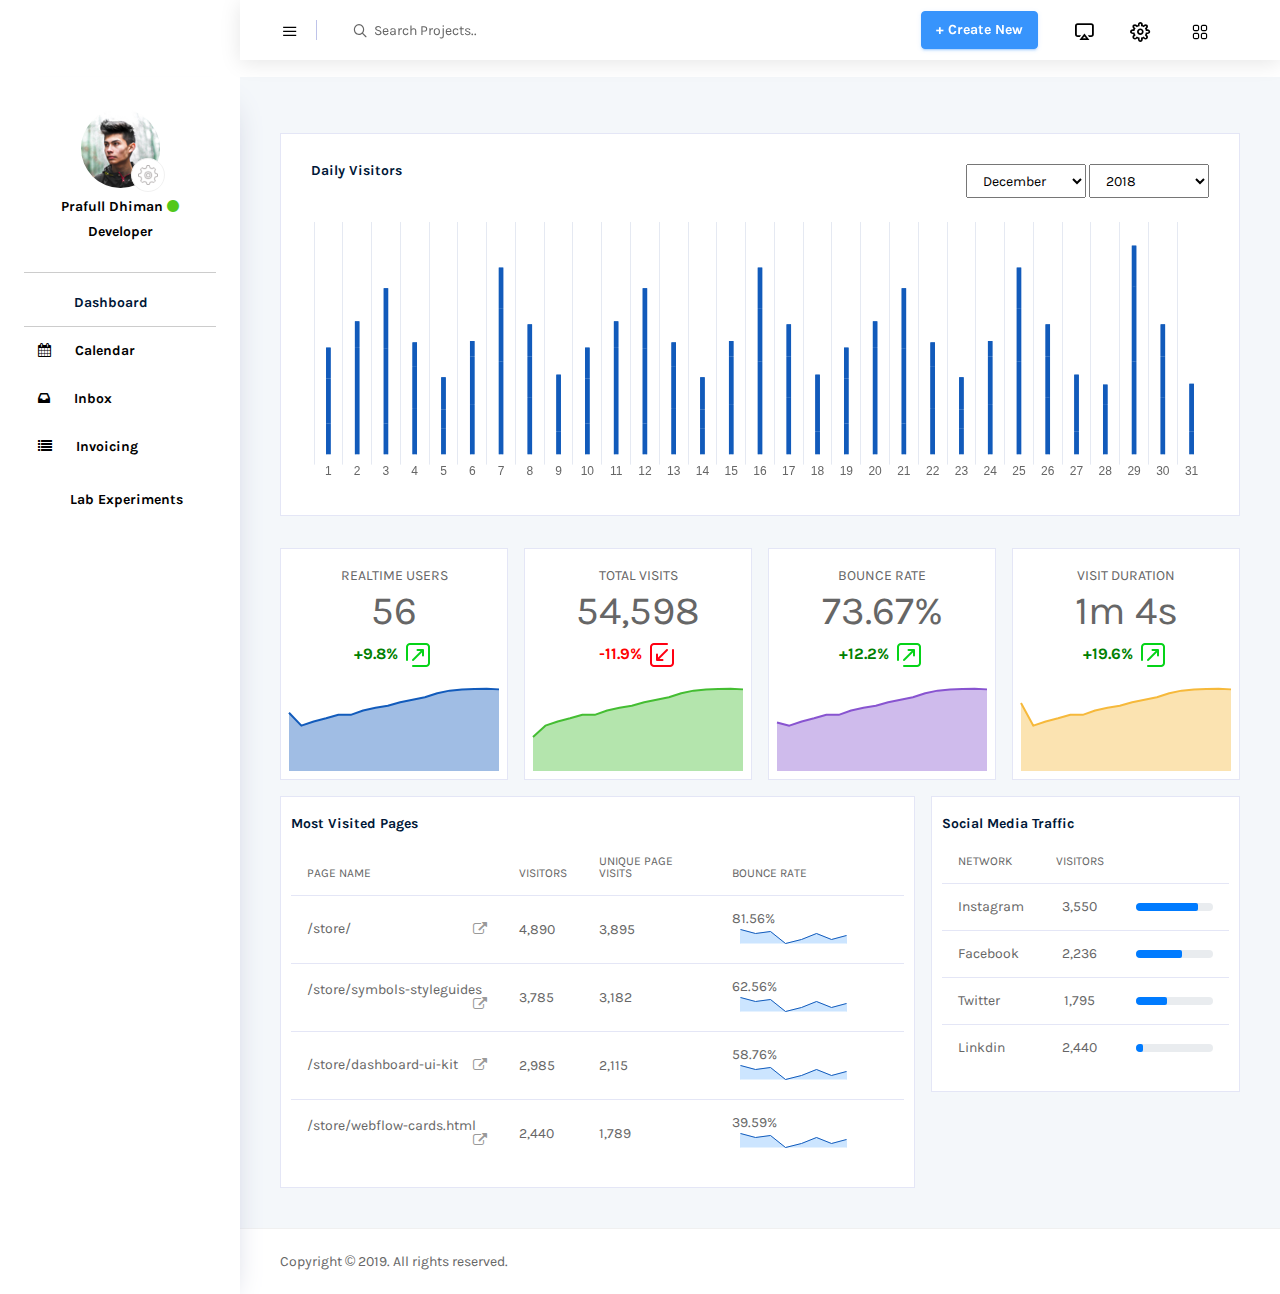
==== index.html @ bfc713dc "A Sleek Dashboard" ====
<!DOCTYPE html>
<html lang="en">

<head>
  <!-- Required meta tags --> 
  <meta charset="utf-8">
  <meta name="viewport" content="width=device-width, initial-scale=1, shrink-to-fit=no">
  <title>Admin Panel</title>
  <!-- base:css -->
  <link rel="stylesheet" href="vendors/mdi/css/materialdesignicons.min.css">
  <link rel="stylesheet" href="vendors/feather/feather.css">
  <link rel="stylesheet" href="vendors/base/vendor.bundle.base.css">
  <!-- endinject -->
  <!-- plugin css for this page -->
  <link rel="stylesheet" href="vendors/flag-icon-css/css/flag-icon.min.css"/>
  <link rel="stylesheet" href="vendors/font-awesome/css/font-awesome.min.css">
  <link rel="stylesheet" href="vendors/jquery-bar-rating/fontawesome-stars-o.css">
  <link rel="stylesheet" href="vendors/jquery-bar-rating/fontawesome-stars.css">
  <!-- End plugin css for this page -->
  <!-- inject:css -->
  <link rel="stylesheet" href="css/style.css">
  <!-- endinject -->
  <link rel="shortcut icon" href="images/favicon.png" />
  <link href="https://fonts.googleapis.com/css?family=Nunito:200,200i,300,300i,400,400i,600,600i,700,700i,800,800i,900,900i" rel="stylesheet">
  <style type="text/css">
    th{ font-size: 12px !important; }
    .link-text{ color: #999 }
    .box1{ padding: 20px 20px 0 20px }
    .box1 p{ font-size: 16px; font-weight: bold }
    .box1 h4{ font-size: 0.875rem }
    .green{ color: green; }
    .red{ color: red; }
    .myselect { height: 34px; padding: 6px 12px; width: 120px }
    .nav-link:hover{ color:#666 !important; }
    .sidebar .nav:not(.sub-menu) > .nav-item:hover > .nav-link{ border-radius: 0 !important; border-top:1px solid #ccc; }
    .sidebar .nav:not(.sub-menu) > .nav-item:hover + .nav-item .nav-link{border-top:1px solid #ccc;}
    .sidebar .nav .nav-item:first-child .nav-link {
    border-top: 1px solid #ccc;
    border-radius: 0;
}
.sidebar .nav .nav-item.active + .nav-item .nav-link{border-top:1px solid #ccc;}
.positionabsolute img{ height: 20px !important; width: 20px !important; margin-bottom: 0 !important}
.positionabsolute::after{ display: none !important; }
.positionabsolute{ 
  position: absolute;
    top: -40px;
    right: 75px;
    background: #fff;
    padding: 6px;
    border-radius: 100px;
    border:1px solid #f1f1f1; }

    @media (max-width:767px)
    {
      .myselect {
    height: 24px;
    padding: 0px 0px;
    width: 56px;
}
    }
  </style>
}
</head>
<body>
  <div class="container-scroller">
    <!-- partial:partials/_navbar.html -->
    <nav class="navbar col-lg-12 col-12 p-0 fixed-top d-flex flex-row">
      <div class="text-center navbar-brand-wrapper d-flex align-items-center justify-content-center" style="background-color: #fff;">
        <!-- <a class="navbar-brand brand-logo" href="index.html"><img src="images/logo.svg" alt="logo"/></a>
        <a class="navbar-brand brand-logo-mini" href="index.html"><img src="images/logo-mini.svg" alt="logo"/></a> -->
      </div>
      <div class="navbar-menu-wrapper d-flex align-items-center justify-content-end">
        <button class="navbar-toggler navbar-toggler align-self-center" type="button" data-toggle="minimize">
          <span class="icon-menu"></span>
        </button>
        <ul class="navbar-nav mr-lg-2">
          <li class="nav-item nav-search d-none d-lg-block">
            <div class="input-group">
              <div class="input-group-prepend">
                <span class="input-group-text" id="search">
                  <i class="icon-search"></i>
                </span>
              </div>
              <input type="text" class="form-control" placeholder="Search Projects.." aria-label="search" aria-describedby="search">
            </div>
          </li>
        </ul>
        <ul class="navbar-nav navbar-nav-right">
            <li class="nav-item dropdown d-lg-flex d-none">
                <button type="button" class="btn btn-info font-weight-bold">+ Create New</button>
            </li>
          <li class="nav-item dropdown d-flex">
            <a class="nav-link count-indicator dropdown-toggle d-flex justify-content-center align-items-center" id="messageDropdown" href="#" data-toggle="dropdown">
              <i class="icon-air-play mx-0"></i>
            </a>
            <div class="dropdown-menu dropdown-menu-right navbar-dropdown preview-list" aria-labelledby="messageDropdown">
              <p class="mb-0 font-weight-normal float-left dropdown-header">Messages</p>
              <a class="dropdown-item preview-item">
                <div class="preview-thumbnail">
                    <img src="images/faces/face4.jpg" alt="image" class="profile-pic">
                </div>
                <div class="preview-item-content flex-grow">
                  <h6 class="preview-subject ellipsis font-weight-normal">Prafull Dhiman
                  </h6>
                  <p class="font-weight-light small-text text-muted mb-0">
                    The meeting is cancelled
                  </p>
                </div>
              </a>
              <a class="dropdown-item preview-item">
                <div class="preview-thumbnail">
                    <img src="images/faces/face2.jpg" alt="image" class="profile-pic">
                </div>
                <div class="preview-item-content flex-grow">
                  <h6 class="preview-subject ellipsis font-weight-normal">Tim Cook
                  </h6>
                  <p class="font-weight-light small-text text-muted mb-0">
                    New product launch
                  </p>
                </div>
              </a>
              <a class="dropdown-item preview-item">
                <div class="preview-thumbnail">
                    <img src="images/faces/face3.jpg" alt="image" class="profile-pic">
                </div>
                <div class="preview-item-content flex-grow">
                  <h6 class="preview-subject ellipsis font-weight-normal"> Johnson
                  </h6>
                  <p class="font-weight-light small-text text-muted mb-0">
                    Upcoming board meeting
                  </p>
                </div>
              </a>
            </div>
          </li>
          <li class="nav-item dropdown d-flex mr-4 ">
            <a class="nav-link count-indicator dropdown-toggle d-flex align-items-center justify-content-center" id="notificationDropdown" href="#" data-toggle="dropdown">
              <i class="icon-cog"></i>
            </a>
            <div class="dropdown-menu dropdown-menu-right navbar-dropdown preview-list" aria-labelledby="notificationDropdown">
              <p class="mb-0 font-weight-normal float-left dropdown-header">Settings</p>
              <a class="dropdown-item preview-item">               
                  <i class="icon-head"></i> Profile
              </a>
              <a class="dropdown-item preview-item">
                  <i class="icon-inbox"></i> Logout
              </a>
            </div>
          </li>
          <li class="nav-item dropdown mr-4 d-lg-flex d-none">
            <a class="nav-link count-indicatord-flex align-item s-center justify-content-center" href="#">
              <i class="icon-grid"></i>
            </a>
          </li>
        </ul>
        <button class="navbar-toggler navbar-toggler-right d-lg-none align-self-center" type="button" data-toggle="offcanvas">
          <span class="icon-menu"></span>
        </button>
      </div>
    </nav>
    <!-- partial -->
    <div class="container-fluid page-body-wrapper">
      <!-- partial:partials/_sidebar.html -->
      <nav class="sidebar sidebar-offcanvas" id="sidebar" style="color: #000;">
        <div class="user-profile" style="color: #000;">
          <div class="user-image">
            <img src="images/faces/face4.jpg">
            <div class="dropdown">
  <a class="dropdown-toggle positionabsolute"  data-toggle="dropdown"><img src="images/settings.png"></a>
  <ul class="dropdown-menu">
    <li><a href="#">My account</a></li>
    
    <li><a href="#">Logout</a></li>
  </ul>
</div>
          </div>
          <div class="user-name" style="color: #000;">
              Prafull Dhiman <a href="#"><i class="fa fa-circle text-success"></i> </a>
          </div>
          <div class="user-designation" style="color: #000;">
              Developer
          </div>
        </div>
        <ul class="nav text-dark" style="color: #000;">
          <li class="nav-item">
            <a class="nav-link" href="index.html">
              <i class="icon-box menu-icon"></i>
              <span class="menu-title text-dark">Dashboard</span>
            </a>
          </li>
          <li class="nav-item">
            <a class="nav-link" data-toggle="collapse" href="#" aria-expanded="false" aria-controls="ui-basic">
              <i class="fa fa-calendar"></i>
              <span class="menu-title mx-4">Calendar</span>
              <i class="menu-arrow"></i>
            </a>
            <div class="collapse" id="ui-basic">
              <ul class="nav flex-column sub-menu">
                <li class="nav-item"> <a class="nav-link" href="pages/ui-features/buttons.html">Buttons</a></li>
                <li class="nav-item"> <a class="nav-link" href="pages/ui-features/typography.html">Typography</a></li>
              </ul>
            </div>
          </li>
          <li class="nav-item">
            <a class="nav-link" href="#">
              <i class="fa fa-inbox "></i>
              <span class="menu-title mx-4">Inbox</span>
            </a>
          </li>
          <li class="nav-item">
            <a class="nav-link" href="#">
              <i class="fa fa-list"></i>
              <span class="menu-title mx-4">Invoicing</span>
            </a>
          </li>
          <li class="nav-item">
            <a class="nav-link" href="#">
              <i class="fas fa-flask"></i>
              <span class="menu-title mx-4">Lab Experiments</span>
            </a>
          </li>
          <!-- <li class="nav-item">
            <a class="nav-link" href="pages/icons/feather-icons.html">
              <i class="icon-help menu-icon"></i>
              <span class="menu-title">Icons</span>
            </a>
          </li> -->
         <!--  <li class="nav-item">
            <a class="nav-link" data-toggle="collapse" href="#auth" aria-expanded="false" aria-controls="auth">
              <i class="icon-head menu-icon"></i>
              <span class="menu-title">User Pages</span>
              <i class="menu-arrow"></i>
            </a>
            <div class="collapse" id="auth">
              <ul class="nav flex-column sub-menu">
                <li class="nav-item"> <a class="nav-link" href="pages/samples/login.html"> Login </a></li>
                <li class="nav-item"> <a class="nav-link" href="pages/samples/login-2.html"> Login 2 </a></li>
                <li class="nav-item"> <a class="nav-link" href="pages/samples/register.html"> Register </a></li>
                <li class="nav-item"> <a class="nav-link" href="pages/samples/register-2.html"> Register 2 </a></li>
                <li class="nav-item"> <a class="nav-link" href="pages/samples/lock-screen.html"> Lockscreen </a></li>
              </ul>
            </div>
          </li> -->
          <!-- <li class="nav-item">
            <a class="nav-link" href="docs/documentation.html">
              <i class="icon-book menu-icon"></i>
              <span class="menu-title">Documentation</span>
            </a>
          </li> -->
        </ul>
      </nav>
      <!-- partial -->
      <div class="main-panel">
        <div class="content-wrapper">
          <!--<div class="row">
            <div class="col-sm-12 mb-4 mb-xl-0">
              <h4 class="font-weight-bold text-dark">Hi, welcome back!</h4>
              <p class="font-weight-normal mb-2 text-muted">OCT 23, 2019</p>
            </div>
          </div> -->
          <div class="row mt-3">
            
            <div class="col-xl-12 d-flex grid-margin stretch-card">
                <div class="card">
                  <div class="card-body">
                      <h4 class="card-title" style="float: left" >Daily Visitors</h4>
                      <p style="text-align: right"><select class="myselect"><option>Janauary</option>
      <option>February</option>
    <option>March</option>
<option>April</option>
<option>May</option>
<option>June</option>
<option>July</option>
<option>August</option></p>
<option>September</option>
<option>October</option>
<option>November</option>
<option selected="selected">December</option>
</select>
<select class="myselect">

  <option>2018</option>
  <option>2017</option>
  <option>2016</option>
  <option>2015</option>
  <option>2014</option>
  <option>2013</option>
  <option>2012</option>
  <option>2011</option>
  <option>2010</option>
  <option>2009</option>
  <option>2008</option>
  <option>2007</option>
  <option>2006</option>
  <option>2005</option>
  <option>2004</option>
  <option>2003</option>
  <option>2002</option>
  <option>2001</option>
  <option>2000</option>
      
    </select>
      
      </p>
                      <div class="row">
                        <div class="col-lg-5">
                         
                        </div>
                        <div class="col-lg-7">
                          <!--<div class="chart-legends d-lg-block d-none" id="chart-legends"></div> -->
                        </div>
                      </div>
                      <div class="row">
                          <div class="col-sm-12">
                              <canvas id="web-audience-metrics-satacked" class="mt-3"></canvas>
                          </div>
                      </div>
                        
                    </div>
                  </div>
            </div>
          </div>

          <div class="row mt-3">
      <div class="col-sm-3">
        <div class="card">
          <div class="box1 text-center">
            <h4>REALTIME USERS</h4>
            <h1>56</h1>
            <p><span class="green">+9.8%</span> <img src="images/diagonal-arrow.png"></p>
          </div>
              <div id="area-chart1" style="height: 100px;" class="full-width-chart">
      </div>
     </div>
 </div>

<div class="col-sm-3">
  <div class="card">
    <div class="box1 text-center">
            <h4>TOTAL VISITS</h4>
            <h1>54,598</h1>
            <p><span class="red">-11.9%</span> <img src="images/diagonal-arrow1.png"></p>
          </div>
              <div id="area-chart2" style="height: 100px;" class="full-width-chart">
      </div>
     </div>
     </div>
     <div class="col-sm-3">
      <div class="card">
        <div class="box1 text-center">
            <h4>BOUNCE RATE</h4>
            <h1>73.67%</h1>
            <p><span class="green">+12.2%</span> <img src="images/diagonal-arrow.png"></p>
          </div>
              <div id="area-chart3" style="height: 100px;" class="full-width-chart">
      </div>
     </div>
     </div>
<div class="col-sm-3">
  <div class="card">
    <div class="box1 text-center">
            <h4>VISIT DURATION</h4>
            <h1>1m 4s</h1>
            <p><span class="green">+19.6%</span> <img src="images/diagonal-arrow.png"></p>
          </div>
              <div id="area-chart4" style="height: 100px;" class="full-width-chart">
      </div>
     </div>
     </div>
      
 </div>
<div class="row mt-3">
  <div class="col-sm-8">
  <div class="card box-info">
          
            <!-- /.box-header -->
            <div class="card-body" style="padding: 20px 10px">
              <h4 class="card-title" >Most Visited Pages</h3>

              <div class="table-responsive">
                <table class="table no-margin">
                  <thead>
                  <tr>
                    <th>PAGE NAME</th>
                    <th>VISITORS</th>
                    <th>UNIQUE PAGE VISITS</th>
                    <th>BOUNCE RATE</th>
                    
                  </tr>
                  </thead>
                  <tbody>
                  <tr>
                    <td>/store/  <a href="#" class="pull-right link-text"><i class="fa fa-external-link"></i></a></td>
                    <td>4,890</td>
                    <td>3,895</td>
                    <td>
                      81.56%<span class="linecustom" style="margin-left: 5px">10,8,9,3,5,8,5,7</span>
                    </td>
                    
                  </tr>
                  <tr>
                    <td>/store/symbols-styleguides<a href="#" class="pull-right link-text"><i class="fa fa-external-link"></i></a></td>
                    <td>3,785</td>
                    <td>3,182</td>
                    <td>
                      62.56%<span class="linecustom" style="margin-left: 5px">10,8,9,3,5,8,5,7</span>
                    </td>
                  </tr>
                  <tr>
                    <td>/store/dashboard-ui-kit<a href="#" class="pull-right link-text"><i class="fa fa-external-link"></i></a></td>
                    <td>2,985</td>
                    <td>2,115</td>
                    <td>
                      58.76%<span class="linecustom" style="margin-left: 5px">10,8,9,3,5,8,5,7</span>
                    </td>
                  </tr>
                  <tr>
                    <td>/store/webflow-cards.html<a href="#" class="pull-right link-text"><i class="fa fa-external-link"></i></a></td>
                    <td>2,440</td>
                    <td>1,789</td>
                    <td>
                      39.59%<span class="linecustom" style="margin-left: 5px">10,8,9,3,5,8,5,7</span>
                    </td>
                  </tr>
                  </tbody>
                </table>
              </div>
              <!-- /.table-responsive -->
            </div>
            <!-- /.box-body -->
            
            
          </div>
      </div>
      <div class="col-md-4">
        <div class="card ">
        <div class="box-header with-border">
                   
               </div>
                  <div class="card-body" style="padding: 20px 10px">
                    <h4 class="card-title">Social Media Traffic</h4>
              <div class="table-responsive">
                <table class="table no-margin">
                  <thead>
                  <tr>
                    <th>NETWORK</th>
                    <th>VISITORS</th> 
                    <th></th>
                  </tr>
                  </thead>
                  <tbody>
                  <tr>
                    <td>Instagram</td>
                    <td class="text-center">3,550</td>
                    <td style="width: 40%"><div class="progress sm">

                      <div class="progress-bar" style="width: 80%"></div>
                    </div></td>
                  </tr>
                  <tr>
                    <td>Facebook</td>
                    <td class="text-center">2,236</td>
                    <td style="width: 40%"> <div class="progress sm">
                      <div class="progress-bar" style="width: 60%"></div>
                    </div></td>
                  </tr>
                  <tr>
                    <td>Twitter</td>
                    <td class="text-center">1,795</td>
                    <td style="width: 40%"><div class="progress sm">
                      <div class="progress-bar" style="width: 40%"></div>
                    </div></td>
                  </tr>
                  <tr>
                    <td>Linkdin</td>
                    <td class="text-center">2,440</td>
                    <td style="width: 40%"><div class="progress sm">
                      <div class="progress-bar" style="width: 10%"></div>
                    </div></td>
                  </tr>
                  </tbody>
                </table>
              </div>
              <!-- /.table-responsive -->
            </div>
            <!-- /.box-body -->
                  <!-- /.progress-group -->
                </div>
            </div>

</div>
          
          
        </div>
        <!-- content-wrapper ends -->
        <!-- partial:partials/_footer.html -->
        <footer class="footer">
          <div class="d-sm-flex justify-content-center justify-content-sm-between">
            <span class="text-muted text-center text-sm-left d-block d-sm-inline-block">Copyright © 2019. All rights reserved.</span>
            
          </div>
        </footer>
        <!-- partial -->
      </div>
      <!-- main-panel ends -->
    </div>
    <!-- page-body-wrapper ends -->
  </div>
  <!-- container-scroller -->

  <!-- base:js -->
  <script src="vendors/base/vendor.bundle.base.js"></script>
  <!-- endinject -->
  <!-- Plugin js for this page-->
  <!-- End plugin js for this page-->
  <!-- inject:js -->
  <script src="js/off-canvas.js"></script>
  <script src="js/hoverable-collapse.js"></script>
  <script src="js/template.js"></script>
  <!-- endinject -->
  <!-- plugin js for this page -->
  <script src="vendors/chart.js/Chart.min.js"></script>
  <script src="vendors/jquery-bar-rating/jquery.barrating.min.js"></script>
  <!-- End plugin js for this page -->
  <!-- Custom js for this page-->
  <script src="js/dashboard.js"></script>
  <!-- End custom js for this page-->

<script src="bower_components/raphael/raphael.min.js"></script>
<script src="bower_components/morris.js/morris.min.js"></script>
<!-- AdminLTE dashboard demo (This is only for demo purposes) -->

<!-- AdminLTE for demo purposes -->
<script src="dist/js/demo.js"></script> 

<script src="bower_components/Flot/jquery.flot.js"></script>
<!-- FLOT RESIZE PLUGIN - allows the chart to redraw when the window is resized -->
<script src="bower_components/Flot/jquery.flot.resize.js"></script>
<!-- FLOT PIE PLUGIN - also used to draw donut charts -->
<script src="bower_components/Flot/jquery.flot.pie.js"></script>
<!-- FLOT CATEGORIES PLUGIN - Used to draw bar charts -->
<script src="bower_components/Flot/jquery.flot.categories.js"></script>
<script src="bower_components/jquery-sparkline/dist/jquery.sparkline.min.js"></script>
</body>

</html>

<script>
window.onload = function () {

var chart = new CanvasJS.Chart("chartContainer", {
  animationEnabled: true,
  theme: "light2",
  axisY:{
    includeZero: false
  },
  data: [{        
    type: "line",       
    dataPoints: [
      { y: 450 },
      { y: 414},
      { y: 520, indexLabel: "highest",markerColor: "red", markerType: "triangle" },
      { y: 460 },
      { y: 450 },
      { y: 500 },
      { y: 480 },
      { y: 480 },
      { y: 410 , indexLabel: "lowest",markerColor: "DarkSlateGrey", markerType: "cross" },
      { y: 500 },
      { y: 480 },
      { y: 510 }
    ]
  }]
});
chart.render();

}
</script>

<script>
  $(function () {
    "use strict";

   



 var areaData1 = [[2, 120.0], [3, 93.3], [4, 102.0], [5, 108.5], [6, 115.7], [7, 115.6],
      [8, 124.6], [9, 130.3], [10, 134.3], [11, 141.4], [12, 146.5], [13, 151.7], [14, 159.9],
      [15, 165.4], [16, 167.8], [17, 168.7], [18, 169.5], [19, 168.0]]
    $.plot('#area-chart1', [areaData1], {
      grid  : {
        borderWidth: 0
      },
      series: {
        shadowSize: 0, // Drawing is faster without shadows
        color     : '#125BBB'
      },
      lines : {
        fill: true //Converts the line chart to area chart
      },
      yaxis : {
        show: false
      },
      xaxis : {
        show: false
      }
    })

     var areaData2 = [[2, 70.0], [3, 93.3], [4, 102.0], [5, 108.5], [6, 115.7], [7, 115.6],
      [8, 124.6], [9, 130.3], [10, 134.3], [11, 141.4], [12, 146.5], [13, 151.7], [14, 159.9],
      [15, 165.4], [16, 167.8], [17, 168.7], [18, 169.5], [19, 168.0]]
    $.plot('#area-chart2', [areaData2], {
      grid  : {
        borderWidth: 0
      },
      series: {
        shadowSize: 0, // Drawing is faster without shadows
        color     : '#44bd32'
      },
      lines : {
        fill: true //Converts the line chart to area chart
      },
      yaxis : {
        show: false
      },
      xaxis : {
        show: false
      }
    })
  var areaData3 = [[2, 100.0], [3, 93.3], [4, 102.0], [5, 108.5], [6, 115.7], [7, 115.6],
      [8, 124.6], [9, 130.3], [10, 134.3], [11, 141.4], [12, 146.5], [13, 151.7], [14, 159.9],
      [15, 165.4], [16, 167.8], [17, 168.7], [18, 169.5], [19, 168.0]]
    $.plot('#area-chart3', [areaData3], {
      grid  : {
        borderWidth: 0
      },
      series: {
        shadowSize: 0, // Drawing is faster without shadows
        color     : '#8854d0'
      },
      lines : {
        fill: true //Converts the line chart to area chart
      },
      yaxis : {
        show: false
      },
      xaxis : {
        show: false
      }
    })
  var areaData4 = [[2, 140.0], [3, 93.3], [4, 102.0], [5, 108.5], [6, 115.7], [7, 115.6],
      [8, 124.6], [9, 130.3], [10, 134.3], [11, 141.4], [12, 146.5], [13, 151.7], [14, 159.9],
      [15, 165.4], [16, 167.8], [17, 168.7], [18, 169.5], [19, 168.0]]
    $.plot('#area-chart4', [areaData4], {
      grid  : {
        borderWidth: 0
      },
      series: {
        shadowSize: 0, // Drawing is faster without shadows
        color     : '#f6b93b'
      },
      lines : {
        fill: true //Converts the line chart to area chart
      },
      yaxis : {
        show: false
      },
      xaxis : {
        show: false
      }
    })

   




 $('.linecustom').sparkline('html',
        {
          height: '1.5em', width: '8em', lineColor: '#125BBB', fillColor: '#cce5ff',
          minSpotColor: false, maxSpotColor: false, spotColor: '', spotRadius: 3
        });





  });


</script>
---- vendors/feather/feather.css ----
@charset "UTF-8";
 
@font-face {
  font-family: "feather";
  src:url("fonts/feather-webfont.eot");
  src:url("fonts/feather-webfont.eot?#iefix") format("embedded-opentype"),
    url("fonts/feather-webfont.woff") format("woff"),
    url("fonts/feather-webfont.ttf") format("truetype"),
    url("fonts/feather-webfont.svg#feather") format("svg");
  font-weight: normal;
  font-style: normal;
}

/* Character Mapping Method */
 
[data-icon]:before {
  display: inline-block;
  font-family: "feather";
  content: attr(data-icon);
  font-style: normal;
  font-weight: normal;
  font-variant: normal;
  text-transform: none;
  speak: none;
  line-height: 1;
  -webkit-font-smoothing: antialiased;
  -moz-osx-font-smoothing: grayscale;
}

/* CSS Class Mapping Method */
 
[class^="icon-"],
[class*=" icon-"] {
  display: inline-block;
  font-family: "feather";
  font-style: normal;
  font-weight: normal;
  font-variant: normal;
  text-transform: none;
  speak: none;
  line-height: 1;
  -webkit-font-smoothing: antialiased;
  -moz-osx-font-smoothing: grayscale;
}

.icon-eye:before {
  content: "\e000";
}

.icon-paper-clip:before {
  content: "\e001";
}

.icon-mail:before {
  content: "\e002";
}

.icon-mail:before {
  content: "\e002";
}

.icon-toggle:before {
  content: "\e003";
}

.icon-layout:before {
  content: "\e004";
}

.icon-link:before {
  content: "\e005";
}

.icon-bell:before {
  content: "\e006";
}

.icon-lock:before {
  content: "\e007";
}

.icon-unlock:before {
  content: "\e008";
}

.icon-ribbon:before {
  content: "\e009";
}

.icon-image:before {
  content: "\e010";
}

.icon-signal:before {
  content: "\e011";
}

.icon-target:before {
  content: "\e012";
}

.icon-clipboard:before {
  content: "\e013";
}

.icon-clock:before {
  content: "\e014";
}

.icon-clock:before {
  content: "\e014";
}

.icon-watch:before {
  content: "\e015";
}

.icon-air-play:before {
  content: "\e016";
}

.icon-camera:before {
  content: "\e017";
}

.icon-video:before {
  content: "\e018";
}

.icon-disc:before {
  content: "\e019";
}

.icon-printer:before {
  content: "\e020";
}

.icon-monitor:before {
  content: "\e021";
}

.icon-server:before {
  content: "\e022";
}

.icon-cog:before {
  content: "\e023";
}

.icon-heart:before {
  content: "\e024";
}

.icon-paragraph:before {
  content: "\e025";
}

.icon-align-justify:before {
  content: "\e026";
}

.icon-align-left:before {
  content: "\e027";
}

.icon-align-center:before {
  content: "\e028";
}

.icon-align-right:before {
  content: "\e029";
}

.icon-book:before {
  content: "\e030";
}

.icon-layers:before {
  content: "\e031";
}

.icon-stack:before {
  content: "\e032";
}

.icon-stack-2:before {
  content: "\e033";
}

.icon-paper:before {
  content: "\e034";
}

.icon-paper-stack:before {
  content: "\e035";
}

.icon-search:before {
  content: "\e036";
}

.icon-zoom-in:before {
  content: "\e037";
}

.icon-zoom-out:before {
  content: "\e038";
}

.icon-reply:before {
  content: "\e039";
}

.icon-circle-plus:before {
  content: "\e040";
}

.icon-circle-minus:before {
  content: "\e041";
}

.icon-circle-check:before {
  content: "\e042";
}

.icon-circle-cross:before {
  content: "\e043";
}

.icon-square-plus:before {
  content: "\e044";
}

.icon-square-minus:before {
  content: "\e045";
}

.icon-square-check:before {
  content: "\e046";
}

.icon-square-cross:before {
  content: "\e047";
}

.icon-microphone:before {
  content: "\e048";
}

.icon-record:before {
  content: "\e049";
}

.icon-skip-back:before {
  content: "\e050";
}

.icon-rewind:before {
  content: "\e051";
}

.icon-play:before {
  content: "\e052";
}

.icon-pause:before {
  content: "\e053";
}

.icon-stop:before {
  content: "\e054";
}

.icon-fast-forward:before {
  content: "\e055";
}

.icon-skip-forward:before {
  content: "\e056";
}

.icon-shuffle:before {
  content: "\e057";
}

.icon-repeat:before {
  content: "\e058";
}

.icon-folder:before {
  content: "\e059";
}

.icon-umbrella:before {
  content: "\e060";
}

.icon-moon:before {
  content: "\e061";
}

.icon-thermometer:before {
  content: "\e062";
}

.icon-drop:before {
  content: "\e063";
}

.icon-sun:before {
  content: "\e064";
}

.icon-cloud:before {
  content: "\e065";
}

.icon-cloud-upload:before {
  content: "\e066";
}

.icon-cloud-download:before {
  content: "\e067";
}

.icon-upload:before {
  content: "\e068";
}

.icon-download:before {
  content: "\e069";
}

.icon-location:before {
  content: "\e070";
}

.icon-location-2:before {
  content: "\e071";
}

.icon-map:before {
  content: "\e072";
}

.icon-battery:before {
  content: "\e073";
}

.icon-head:before {
  content: "\e074";
}

.icon-briefcase:before {
  content: "\e075";
}

.icon-speech-bubble:before {
  content: "\e076";
}

.icon-anchor:before {
  content: "\e077";
}

.icon-globe:before {
  content: "\e078";
}

.icon-box:before {
  content: "\e079";
}

.icon-reload:before {
  content: "\e080";
}

.icon-share:before {
  content: "\e081";
}

.icon-marquee:before {
  content: "\e082";
}

.icon-marquee-plus:before {
  content: "\e083";
}

.icon-marquee-minus:before {
  content: "\e084";
}

.icon-tag:before {
  content: "\e085";
}

.icon-power:before {
  content: "\e086";
}

.icon-command:before {
  content: "\e087";
}

.icon-alt:before {
  content: "\e088";
}

.icon-esc:before {
  content: "\e089";
}

.icon-bar-graph:before {
  content: "\e090";
}

.icon-bar-graph-2:before {
  content: "\e091";
}

.icon-pie-graph:before {
  content: "\e092";
}

.icon-star:before {
  content: "\e093";
}

.icon-arrow-left:before {
  content: "\e094";
}

.icon-arrow-right:before {
  content: "\e095";
}

.icon-arrow-up:before {
  content: "\e096";
}

.icon-arrow-down:before {
  content: "\e097";
}

.icon-volume:before {
  content: "\e098";
}

.icon-mute:before {
  content: "\e099";
}

.icon-content-right:before {
  content: "\e100";
}

.icon-content-left:before {
  content: "\e101";
}

.icon-grid:before {
  content: "\e102";
}

.icon-grid-2:before {
  content: "\e103";
}

.icon-columns:before {
  content: "\e104";
}

.icon-loader:before {
  content: "\e105";
}

.icon-bag:before {
  content: "\e106";
}

.icon-ban:before {
  content: "\e107";
}

.icon-flag:before {
  content: "\e108";
}

.icon-trash:before {
  content: "\e109";
}

.icon-expand:before {
  content: "\e110";
}

.icon-contract:before {
  content: "\e111";
}

.icon-maximize:before {
  content: "\e112";
}

.icon-minimize:before {
  content: "\e113";
}

.icon-plus:before {
  content: "\e114";
}

.icon-minus:before {
  content: "\e115";
}

.icon-check:before {
  content: "\e116";
}

.icon-cross:before {
  content: "\e117";
}

.icon-move:before {
  content: "\e118";
}

.icon-delete:before {
  content: "\e119";
}

.icon-menu:before {
  content: "\e120";
}

.icon-archive:before {
  content: "\e121";
}

.icon-inbox:before {
  content: "\e122";
}

.icon-outbox:before {
  content: "\e123";
}

.icon-file:before {
  content: "\e124";
}

.icon-file-add:before {
  content: "\e125";
}

.icon-file-subtract:before {
  content: "\e126";
}

.icon-help:before {
  content: "\e127";
}

.icon-open:before {
  content: "\e128";
}

.icon-ellipsis:before {
  content: "\e129";
}
---- vendors/base/vendor.bundle.base.css ----
/*
 * Container style
 */
.ps {
  overflow: hidden !important;
  overflow-anchor: none;
  -ms-overflow-style: none;
  touch-action: auto;
  -ms-touch-action: auto;
}

/*
 * Scrollbar rail styles
 */
.ps__rail-x {
  display: none;
  opacity: 0;
  transition: background-color .2s linear, opacity .2s linear;
  -webkit-transition: background-color .2s linear, opacity .2s linear;
  height: 15px;
  /* there must be 'bottom' or 'top' for ps__rail-x */
  bottom: 0px;
  /* please don't change 'position' */
  position: absolute;
}

.ps__rail-y {
  display: none;
  opacity: 0;
  transition: background-color .2s linear, opacity .2s linear;
  -webkit-transition: background-color .2s linear, opacity .2s linear;
  width: 15px;
  /* there must be 'right' or 'left' for ps__rail-y */
  right: 0;
  /* please don't change 'position' */
  position: absolute;
}

.ps--active-x > .ps__rail-x,
.ps--active-y > .ps__rail-y {
  display: block;
  background-color: transparent;
}

.ps:hover > .ps__rail-x,
.ps:hover > .ps__rail-y,
.ps--focus > .ps__rail-x,
.ps--focus > .ps__rail-y,
.ps--scrolling-x > .ps__rail-x,
.ps--scrolling-y > .ps__rail-y {
  opacity: 0.6;
}

.ps .ps__rail-x:hover,
.ps .ps__rail-y:hover,
.ps .ps__rail-x:focus,
.ps .ps__rail-y:focus,
.ps .ps__rail-x.ps--clicking,
.ps .ps__rail-y.ps--clicking {
  background-color: #eee;
  opacity: 0.9;
}

/*
 * Scrollbar thumb styles
 */
.ps__thumb-x {
  background-color: #aaa;
  border-radius: 6px;
  transition: background-color .2s linear, height .2s ease-in-out;
  -webkit-transition: background-color .2s linear, height .2s ease-in-out;
  height: 6px;
  /* there must be 'bottom' for ps__thumb-x */
  bottom: 2px;
  /* please don't change 'position' */
  position: absolute;
}

.ps__thumb-y {
  background-color: #aaa;
  border-radius: 6px;
  transition: background-color .2s linear, width .2s ease-in-out;
  -webkit-transition: background-color .2s linear, width .2s ease-in-out;
  width: 6px;
  /* there must be 'right' for ps__thumb-y */
  right: 2px;
  /* please don't change 'position' */
  position: absolute;
}

.ps__rail-x:hover > .ps__thumb-x,
.ps__rail-x:focus > .ps__thumb-x,
.ps__rail-x.ps--clicking .ps__thumb-x {
  background-color: #999;
  height: 11px;
}

.ps__rail-y:hover > .ps__thumb-y,
.ps__rail-y:focus > .ps__thumb-y,
.ps__rail-y.ps--clicking .ps__thumb-y {
  background-color: #999;
  width: 11px;
}

/* MS supports */
@supports (-ms-overflow-style: none) {
  .ps {
    overflow: auto !important;
  }
}

@media screen and (-ms-high-contrast: active), (-ms-high-contrast: none) {
  .ps {
    overflow: auto !important;
  }
}
---- vendors/flag-icon-css/css/flag-icon.min.css ----
.flag-icon-background{background-size:contain;background-position:50%;background-repeat:no-repeat}.flag-icon{background-size:contain;background-position:50%;background-repeat:no-repeat;position:relative;display:inline-block;width:1.33333333em;line-height:1em}.flag-icon:before{content:"\00a0"}.flag-icon.flag-icon-squared{width:1em}.flag-icon-ad{background-image:url(../flags/4x3/ad.svg)}.flag-icon-ad.flag-icon-squared{background-image:url(../flags/1x1/ad.svg)}.flag-icon-ae{background-image:url(../flags/4x3/ae.svg)}.flag-icon-ae.flag-icon-squared{background-image:url(../flags/1x1/ae.svg)}.flag-icon-af{background-image:url(../flags/4x3/af.svg)}.flag-icon-af.flag-icon-squared{background-image:url(../flags/1x1/af.svg)}.flag-icon-ag{background-image:url(../flags/4x3/ag.svg)}.flag-icon-ag.flag-icon-squared{background-image:url(../flags/1x1/ag.svg)}.flag-icon-ai{background-image:url(../flags/4x3/ai.svg)}.flag-icon-ai.flag-icon-squared{background-image:url(../flags/1x1/ai.svg)}.flag-icon-al{background-image:url(../flags/4x3/al.svg)}.flag-icon-al.flag-icon-squared{background-image:url(../flags/1x1/al.svg)}.flag-icon-am{background-image:url(../flags/4x3/am.svg)}.flag-icon-am.flag-icon-squared{background-image:url(../flags/1x1/am.svg)}.flag-icon-ao{background-image:url(../flags/4x3/ao.svg)}.flag-icon-ao.flag-icon-squared{background-image:url(../flags/1x1/ao.svg)}.flag-icon-aq{background-image:url(../flags/4x3/aq.svg)}.flag-icon-aq.flag-icon-squared{background-image:url(../flags/1x1/aq.svg)}.flag-icon-ar{background-image:url(../flags/4x3/ar.svg)}.flag-icon-ar.flag-icon-squared{background-image:url(../flags/1x1/ar.svg)}.flag-icon-as{background-image:url(../flags/4x3/as.svg)}.flag-icon-as.flag-icon-squared{background-image:url(../flags/1x1/as.svg)}.flag-icon-at{background-image:url(../flags/4x3/at.svg)}.flag-icon-at.flag-icon-squared{background-image:url(../flags/1x1/at.svg)}.flag-icon-au{background-image:url(../flags/4x3/au.svg)}.flag-icon-au.flag-icon-squared{background-image:url(../flags/1x1/au.svg)}.flag-icon-aw{background-image:url(../flags/4x3/aw.svg)}.flag-icon-aw.flag-icon-squared{background-image:url(../flags/1x1/aw.svg)}.flag-icon-ax{background-image:url(../flags/4x3/ax.svg)}.flag-icon-ax.flag-icon-squared{background-image:url(../flags/1x1/ax.svg)}.flag-icon-az{background-image:url(../flags/4x3/az.svg)}.flag-icon-az.flag-icon-squared{background-image:url(../flags/1x1/az.svg)}.flag-icon-ba{background-image:url(../flags/4x3/ba.svg)}.flag-icon-ba.flag-icon-squared{background-image:url(../flags/1x1/ba.svg)}.flag-icon-bb{background-image:url(../flags/4x3/bb.svg)}.flag-icon-bb.flag-icon-squared{background-image:url(../flags/1x1/bb.svg)}.flag-icon-bd{background-image:url(../flags/4x3/bd.svg)}.flag-icon-bd.flag-icon-squared{background-image:url(../flags/1x1/bd.svg)}.flag-icon-be{background-image:url(../flags/4x3/be.svg)}.flag-icon-be.flag-icon-squared{background-image:url(../flags/1x1/be.svg)}.flag-icon-bf{background-image:url(../flags/4x3/bf.svg)}.flag-icon-bf.flag-icon-squared{background-image:url(../flags/1x1/bf.svg)}.flag-icon-bg{background-image:url(../flags/4x3/bg.svg)}.flag-icon-bg.flag-icon-squared{background-image:url(../flags/1x1/bg.svg)}.flag-icon-bh{background-image:url(../flags/4x3/bh.svg)}.flag-icon-bh.flag-icon-squared{background-image:url(../flags/1x1/bh.svg)}.flag-icon-bi{background-image:url(../flags/4x3/bi.svg)}.flag-icon-bi.flag-icon-squared{background-image:url(../flags/1x1/bi.svg)}.flag-icon-bj{background-image:url(../flags/4x3/bj.svg)}.flag-icon-bj.flag-icon-squared{background-image:url(../flags/1x1/bj.svg)}.flag-icon-bl{background-image:url(../flags/4x3/bl.svg)}.flag-icon-bl.flag-icon-squared{background-image:url(../flags/1x1/bl.svg)}.flag-icon-bm{background-image:url(../flags/4x3/bm.svg)}.flag-icon-bm.flag-icon-squared{background-image:url(../flags/1x1/bm.svg)}.flag-icon-bn{background-image:url(../flags/4x3/bn.svg)}.flag-icon-bn.flag-icon-squared{background-image:url(../flags/1x1/bn.svg)}.flag-icon-bo{background-image:url(../flags/4x3/bo.svg)}.flag-icon-bo.flag-icon-squared{background-image:url(../flags/1x1/bo.svg)}.flag-icon-bq{background-image:url(../flags/4x3/bq.svg)}.flag-icon-bq.flag-icon-squared{background-image:url(../flags/1x1/bq.svg)}.flag-icon-br{background-image:url(../flags/4x3/br.svg)}.flag-icon-br.flag-icon-squared{background-image:url(../flags/1x1/br.svg)}.flag-icon-bs{background-image:url(../flags/4x3/bs.svg)}.flag-icon-bs.flag-icon-squared{background-image:url(../flags/1x1/bs.svg)}.flag-icon-bt{background-image:url(../flags/4x3/bt.svg)}.flag-icon-bt.flag-icon-squared{background-image:url(../flags/1x1/bt.svg)}.flag-icon-bv{background-image:url(../flags/4x3/bv.svg)}.flag-icon-bv.flag-icon-squared{background-image:url(../flags/1x1/bv.svg)}.flag-icon-bw{background-image:url(../flags/4x3/bw.svg)}.flag-icon-bw.flag-icon-squared{background-image:url(../flags/1x1/bw.svg)}.flag-icon-by{background-image:url(../flags/4x3/by.svg)}.flag-icon-by.flag-icon-squared{background-image:url(../flags/1x1/by.svg)}.flag-icon-bz{background-image:url(../flags/4x3/bz.svg)}.flag-icon-bz.flag-icon-squared{background-image:url(../flags/1x1/bz.svg)}.flag-icon-ca{background-image:url(../flags/4x3/ca.svg)}.flag-icon-ca.flag-icon-squared{background-image:url(../flags/1x1/ca.svg)}.flag-icon-cc{background-image:url(../flags/4x3/cc.svg)}.flag-icon-cc.flag-icon-squared{background-image:url(../flags/1x1/cc.svg)}.flag-icon-cd{background-image:url(../flags/4x3/cd.svg)}.flag-icon-cd.flag-icon-squared{background-image:url(../flags/1x1/cd.svg)}.flag-icon-cf{background-image:url(../flags/4x3/cf.svg)}.flag-icon-cf.flag-icon-squared{background-image:url(../flags/1x1/cf.svg)}.flag-icon-cg{background-image:url(../flags/4x3/cg.svg)}.flag-icon-cg.flag-icon-squared{background-image:url(../flags/1x1/cg.svg)}.flag-icon-ch{background-image:url(../flags/4x3/ch.svg)}.flag-icon-ch.flag-icon-squared{background-image:url(../flags/1x1/ch.svg)}.flag-icon-ci{background-image:url(../flags/4x3/ci.svg)}.flag-icon-ci.flag-icon-squared{background-image:url(../flags/1x1/ci.svg)}.flag-icon-ck{background-image:url(../flags/4x3/ck.svg)}.flag-icon-ck.flag-icon-squared{background-image:url(../flags/1x1/ck.svg)}.flag-icon-cl{background-image:url(../flags/4x3/cl.svg)}.flag-icon-cl.flag-icon-squared{background-image:url(../flags/1x1/cl.svg)}.flag-icon-cm{background-image:url(../flags/4x3/cm.svg)}.flag-icon-cm.flag-icon-squared{background-image:url(../flags/1x1/cm.svg)}.flag-icon-cn{background-image:url(../flags/4x3/cn.svg)}.flag-icon-cn.flag-icon-squared{background-image:url(../flags/1x1/cn.svg)}.flag-icon-co{background-image:url(../flags/4x3/co.svg)}.flag-icon-co.flag-icon-squared{background-image:url(../flags/1x1/co.svg)}.flag-icon-cr{background-image:url(../flags/4x3/cr.svg)}.flag-icon-cr.flag-icon-squared{background-image:url(../flags/1x1/cr.svg)}.flag-icon-cu{background-image:url(../flags/4x3/cu.svg)}.flag-icon-cu.flag-icon-squared{background-image:url(../flags/1x1/cu.svg)}.flag-icon-cv{background-image:url(../flags/4x3/cv.svg)}.flag-icon-cv.flag-icon-squared{background-image:url(../flags/1x1/cv.svg)}.flag-icon-cw{background-image:url(../flags/4x3/cw.svg)}.flag-icon-cw.flag-icon-squared{background-image:url(../flags/1x1/cw.svg)}.flag-icon-cx{background-image:url(../flags/4x3/cx.svg)}.flag-icon-cx.flag-icon-squared{background-image:url(../flags/1x1/cx.svg)}.flag-icon-cy{background-image:url(../flags/4x3/cy.svg)}.flag-icon-cy.flag-icon-squared{background-image:url(../flags/1x1/cy.svg)}.flag-icon-cz{background-image:url(../flags/4x3/cz.svg)}.flag-icon-cz.flag-icon-squared{background-image:url(../flags/1x1/cz.svg)}.flag-icon-de{background-image:url(../flags/4x3/de.svg)}.flag-icon-de.flag-icon-squared{background-image:url(../flags/1x1/de.svg)}.flag-icon-dj{background-image:url(../flags/4x3/dj.svg)}.flag-icon-dj.flag-icon-squared{background-image:url(../flags/1x1/dj.svg)}.flag-icon-dk{background-image:url(../flags/4x3/dk.svg)}.flag-icon-dk.flag-icon-squared{background-image:url(../flags/1x1/dk.svg)}.flag-icon-dm{background-image:url(../flags/4x3/dm.svg)}.flag-icon-dm.flag-icon-squared{background-image:url(../flags/1x1/dm.svg)}.flag-icon-do{background-image:url(../flags/4x3/do.svg)}.flag-icon-do.flag-icon-squared{background-image:url(../flags/1x1/do.svg)}.flag-icon-dz{background-image:url(../flags/4x3/dz.svg)}.flag-icon-dz.flag-icon-squared{background-image:url(../flags/1x1/dz.svg)}.flag-icon-ec{background-image:url(../flags/4x3/ec.svg)}.flag-icon-ec.flag-icon-squared{background-image:url(../flags/1x1/ec.svg)}.flag-icon-ee{background-image:url(../flags/4x3/ee.svg)}.flag-icon-ee.flag-icon-squared{background-image:url(../flags/1x1/ee.svg)}.flag-icon-eg{background-image:url(../flags/4x3/eg.svg)}.flag-icon-eg.flag-icon-squared{background-image:url(../flags/1x1/eg.svg)}.flag-icon-eh{background-image:url(../flags/4x3/eh.svg)}.flag-icon-eh.flag-icon-squared{background-image:url(../flags/1x1/eh.svg)}.flag-icon-er{background-image:url(../flags/4x3/er.svg)}.flag-icon-er.flag-icon-squared{background-image:url(../flags/1x1/er.svg)}.flag-icon-es{background-image:url(../flags/4x3/es.svg)}.flag-icon-es.flag-icon-squared{background-image:url(../flags/1x1/es.svg)}.flag-icon-et{background-image:url(../flags/4x3/et.svg)}.flag-icon-et.flag-icon-squared{background-image:url(../flags/1x1/et.svg)}.flag-icon-fi{background-image:url(../flags/4x3/fi.svg)}.flag-icon-fi.flag-icon-squared{background-image:url(../flags/1x1/fi.svg)}.flag-icon-fj{background-image:url(../flags/4x3/fj.svg)}.flag-icon-fj.flag-icon-squared{background-image:url(../flags/1x1/fj.svg)}.flag-icon-fk{background-image:url(../flags/4x3/fk.svg)}.flag-icon-fk.flag-icon-squared{background-image:url(../flags/1x1/fk.svg)}.flag-icon-fm{background-image:url(../flags/4x3/fm.svg)}.flag-icon-fm.flag-icon-squared{background-image:url(../flags/1x1/fm.svg)}.flag-icon-fo{background-image:url(../flags/4x3/fo.svg)}.flag-icon-fo.flag-icon-squared{background-image:url(../flags/1x1/fo.svg)}.flag-icon-fr{background-image:url(../flags/4x3/fr.svg)}.flag-icon-fr.flag-icon-squared{background-image:url(../flags/1x1/fr.svg)}.flag-icon-ga{background-image:url(../flags/4x3/ga.svg)}.flag-icon-ga.flag-icon-squared{background-image:url(../flags/1x1/ga.svg)}.flag-icon-gb{background-image:url(../flags/4x3/gb.svg)}.flag-icon-gb.flag-icon-squared{background-image:url(../flags/1x1/gb.svg)}.flag-icon-gd{background-image:url(../flags/4x3/gd.svg)}.flag-icon-gd.flag-icon-squared{background-image:url(../flags/1x1/gd.svg)}.flag-icon-ge{background-image:url(../flags/4x3/ge.svg)}.flag-icon-ge.flag-icon-squared{background-image:url(../flags/1x1/ge.svg)}.flag-icon-gf{background-image:url(../flags/4x3/gf.svg)}.flag-icon-gf.flag-icon-squared{background-image:url(../flags/1x1/gf.svg)}.flag-icon-gg{background-image:url(../flags/4x3/gg.svg)}.flag-icon-gg.flag-icon-squared{background-image:url(../flags/1x1/gg.svg)}.flag-icon-gh{background-image:url(../flags/4x3/gh.svg)}.flag-icon-gh.flag-icon-squared{background-image:url(../flags/1x1/gh.svg)}.flag-icon-gi{background-image:url(../flags/4x3/gi.svg)}.flag-icon-gi.flag-icon-squared{background-image:url(../flags/1x1/gi.svg)}.flag-icon-gl{background-image:url(../flags/4x3/gl.svg)}.flag-icon-gl.flag-icon-squared{background-image:url(../flags/1x1/gl.svg)}.flag-icon-gm{background-image:url(../flags/4x3/gm.svg)}.flag-icon-gm.flag-icon-squared{background-image:url(../flags/1x1/gm.svg)}.flag-icon-gn{background-image:url(../flags/4x3/gn.svg)}.flag-icon-gn.flag-icon-squared{background-image:url(../flags/1x1/gn.svg)}.flag-icon-gp{background-image:url(../flags/4x3/gp.svg)}.flag-icon-gp.flag-icon-squared{background-image:url(../flags/1x1/gp.svg)}.flag-icon-gq{background-image:url(../flags/4x3/gq.svg)}.flag-icon-gq.flag-icon-squared{background-image:url(../flags/1x1/gq.svg)}.flag-icon-gr{background-image:url(../flags/4x3/gr.svg)}.flag-icon-gr.flag-icon-squared{background-image:url(../flags/1x1/gr.svg)}.flag-icon-gs{background-image:url(../flags/4x3/gs.svg)}.flag-icon-gs.flag-icon-squared{background-image:url(../flags/1x1/gs.svg)}.flag-icon-gt{background-image:url(../flags/4x3/gt.svg)}.flag-icon-gt.flag-icon-squared{background-image:url(../flags/1x1/gt.svg)}.flag-icon-gu{background-image:url(../flags/4x3/gu.svg)}.flag-icon-gu.flag-icon-squared{background-image:url(../flags/1x1/gu.svg)}.flag-icon-gw{background-image:url(../flags/4x3/gw.svg)}.flag-icon-gw.flag-icon-squared{background-image:url(../flags/1x1/gw.svg)}.flag-icon-gy{background-image:url(../flags/4x3/gy.svg)}.flag-icon-gy.flag-icon-squared{background-image:url(../flags/1x1/gy.svg)}.flag-icon-hk{background-image:url(../flags/4x3/hk.svg)}.flag-icon-hk.flag-icon-squared{background-image:url(../flags/1x1/hk.svg)}.flag-icon-hm{background-image:url(../flags/4x3/hm.svg)}.flag-icon-hm.flag-icon-squared{background-image:url(../flags/1x1/hm.svg)}.flag-icon-hn{background-image:url(../flags/4x3/hn.svg)}.flag-icon-hn.flag-icon-squared{background-image:url(../flags/1x1/hn.svg)}.flag-icon-hr{background-image:url(../flags/4x3/hr.svg)}.flag-icon-hr.flag-icon-squared{background-image:url(../flags/1x1/hr.svg)}.flag-icon-ht{background-image:url(../flags/4x3/ht.svg)}.flag-icon-ht.flag-icon-squared{background-image:url(../flags/1x1/ht.svg)}.flag-icon-hu{background-image:url(../flags/4x3/hu.svg)}.flag-icon-hu.flag-icon-squared{background-image:url(../flags/1x1/hu.svg)}.flag-icon-id{background-image:url(../flags/4x3/id.svg)}.flag-icon-id.flag-icon-squared{background-image:url(../flags/1x1/id.svg)}.flag-icon-ie{background-image:url(../flags/4x3/ie.svg)}.flag-icon-ie.flag-icon-squared{background-image:url(../flags/1x1/ie.svg)}.flag-icon-il{background-image:url(../flags/4x3/il.svg)}.flag-icon-il.flag-icon-squared{background-image:url(../flags/1x1/il.svg)}.flag-icon-im{background-image:url(../flags/4x3/im.svg)}.flag-icon-im.flag-icon-squared{background-image:url(../flags/1x1/im.svg)}.flag-icon-in{background-image:url(../flags/4x3/in.svg)}.flag-icon-in.flag-icon-squared{background-image:url(../flags/1x1/in.svg)}.flag-icon-io{background-image:url(../flags/4x3/io.svg)}.flag-icon-io.flag-icon-squared{background-image:url(../flags/1x1/io.svg)}.flag-icon-iq{background-image:url(../flags/4x3/iq.svg)}.flag-icon-iq.flag-icon-squared{background-image:url(../flags/1x1/iq.svg)}.flag-icon-ir{background-image:url(../flags/4x3/ir.svg)}.flag-icon-ir.flag-icon-squared{background-image:url(../flags/1x1/ir.svg)}.flag-icon-is{background-image:url(../flags/4x3/is.svg)}.flag-icon-is.flag-icon-squared{background-image:url(../flags/1x1/is.svg)}.flag-icon-it{background-image:url(../flags/4x3/it.svg)}.flag-icon-it.flag-icon-squared{background-image:url(../flags/1x1/it.svg)}.flag-icon-je{background-image:url(../flags/4x3/je.svg)}.flag-icon-je.flag-icon-squared{background-image:url(../flags/1x1/je.svg)}.flag-icon-jm{background-image:url(../flags/4x3/jm.svg)}.flag-icon-jm.flag-icon-squared{background-image:url(../flags/1x1/jm.svg)}.flag-icon-jo{background-image:url(../flags/4x3/jo.svg)}.flag-icon-jo.flag-icon-squared{background-image:url(../flags/1x1/jo.svg)}.flag-icon-jp{background-image:url(../flags/4x3/jp.svg)}.flag-icon-jp.flag-icon-squared{background-image:url(../flags/1x1/jp.svg)}.flag-icon-ke{background-image:url(../flags/4x3/ke.svg)}.flag-icon-ke.flag-icon-squared{background-image:url(../flags/1x1/ke.svg)}.flag-icon-kg{background-image:url(../flags/4x3/kg.svg)}.flag-icon-kg.flag-icon-squared{background-image:url(../flags/1x1/kg.svg)}.flag-icon-kh{background-image:url(../flags/4x3/kh.svg)}.flag-icon-kh.flag-icon-squared{background-image:url(../flags/1x1/kh.svg)}.flag-icon-ki{background-image:url(../flags/4x3/ki.svg)}.flag-icon-ki.flag-icon-squared{background-image:url(../flags/1x1/ki.svg)}.flag-icon-km{background-image:url(../flags/4x3/km.svg)}.flag-icon-km.flag-icon-squared{background-image:url(../flags/1x1/km.svg)}.flag-icon-kn{background-image:url(../flags/4x3/kn.svg)}.flag-icon-kn.flag-icon-squared{background-image:url(../flags/1x1/kn.svg)}.flag-icon-kp{background-image:url(../flags/4x3/kp.svg)}.flag-icon-kp.flag-icon-squared{background-image:url(../flags/1x1/kp.svg)}.flag-icon-kr{background-image:url(../flags/4x3/kr.svg)}.flag-icon-kr.flag-icon-squared{background-image:url(../flags/1x1/kr.svg)}.flag-icon-kw{background-image:url(../flags/4x3/kw.svg)}.flag-icon-kw.flag-icon-squared{background-image:url(../flags/1x1/kw.svg)}.flag-icon-ky{background-image:url(../flags/4x3/ky.svg)}.flag-icon-ky.flag-icon-squared{background-image:url(../flags/1x1/ky.svg)}.flag-icon-kz{background-image:url(../flags/4x3/kz.svg)}.flag-icon-kz.flag-icon-squared{background-image:url(../flags/1x1/kz.svg)}.flag-icon-la{background-image:url(../flags/4x3/la.svg)}.flag-icon-la.flag-icon-squared{background-image:url(../flags/1x1/la.svg)}.flag-icon-lb{background-image:url(../flags/4x3/lb.svg)}.flag-icon-lb.flag-icon-squared{background-image:url(../flags/1x1/lb.svg)}.flag-icon-lc{background-image:url(../flags/4x3/lc.svg)}.flag-icon-lc.flag-icon-squared{background-image:url(../flags/1x1/lc.svg)}.flag-icon-li{background-image:url(../flags/4x3/li.svg)}.flag-icon-li.flag-icon-squared{background-image:url(../flags/1x1/li.svg)}.flag-icon-lk{background-image:url(../flags/4x3/lk.svg)}.flag-icon-lk.flag-icon-squared{background-image:url(../flags/1x1/lk.svg)}.flag-icon-lr{background-image:url(../flags/4x3/lr.svg)}.flag-icon-lr.flag-icon-squared{background-image:url(../flags/1x1/lr.svg)}.flag-icon-ls{background-image:url(../flags/4x3/ls.svg)}.flag-icon-ls.flag-icon-squared{background-image:url(../flags/1x1/ls.svg)}.flag-icon-lt{background-image:url(../flags/4x3/lt.svg)}.flag-icon-lt.flag-icon-squared{background-image:url(../flags/1x1/lt.svg)}.flag-icon-lu{background-image:url(../flags/4x3/lu.svg)}.flag-icon-lu.flag-icon-squared{background-image:url(../flags/1x1/lu.svg)}.flag-icon-lv{background-image:url(../flags/4x3/lv.svg)}.flag-icon-lv.flag-icon-squared{background-image:url(../flags/1x1/lv.svg)}.flag-icon-ly{background-image:url(../flags/4x3/ly.svg)}.flag-icon-ly.flag-icon-squared{background-image:url(../flags/1x1/ly.svg)}.flag-icon-ma{background-image:url(../flags/4x3/ma.svg)}.flag-icon-ma.flag-icon-squared{background-image:url(../flags/1x1/ma.svg)}.flag-icon-mc{background-image:url(../flags/4x3/mc.svg)}.flag-icon-mc.flag-icon-squared{background-image:url(../flags/1x1/mc.svg)}.flag-icon-md{background-image:url(../flags/4x3/md.svg)}.flag-icon-md.flag-icon-squared{background-image:url(../flags/1x1/md.svg)}.flag-icon-me{background-image:url(../flags/4x3/me.svg)}.flag-icon-me.flag-icon-squared{background-image:url(../flags/1x1/me.svg)}.flag-icon-mf{background-image:url(../flags/4x3/mf.svg)}.flag-icon-mf.flag-icon-squared{background-image:url(../flags/1x1/mf.svg)}.flag-icon-mg{background-image:url(../flags/4x3/mg.svg)}.flag-icon-mg.flag-icon-squared{background-image:url(../flags/1x1/mg.svg)}.flag-icon-mh{background-image:url(../flags/4x3/mh.svg)}.flag-icon-mh.flag-icon-squared{background-image:url(../flags/1x1/mh.svg)}.flag-icon-mk{background-image:url(../flags/4x3/mk.svg)}.flag-icon-mk.flag-icon-squared{background-image:url(../flags/1x1/mk.svg)}.flag-icon-ml{background-image:url(../flags/4x3/ml.svg)}.flag-icon-ml.flag-icon-squared{background-image:url(../flags/1x1/ml.svg)}.flag-icon-mm{background-image:url(../flags/4x3/mm.svg)}.flag-icon-mm.flag-icon-squared{background-image:url(../flags/1x1/mm.svg)}.flag-icon-mn{background-image:url(../flags/4x3/mn.svg)}.flag-icon-mn.flag-icon-squared{background-image:url(../flags/1x1/mn.svg)}.flag-icon-mo{background-image:url(../flags/4x3/mo.svg)}.flag-icon-mo.flag-icon-squared{background-image:url(../flags/1x1/mo.svg)}.flag-icon-mp{background-image:url(../flags/4x3/mp.svg)}.flag-icon-mp.flag-icon-squared{background-image:url(../flags/1x1/mp.svg)}.flag-icon-mq{background-image:url(../flags/4x3/mq.svg)}.flag-icon-mq.flag-icon-squared{background-image:url(../flags/1x1/mq.svg)}.flag-icon-mr{background-image:url(../flags/4x3/mr.svg)}.flag-icon-mr.flag-icon-squared{background-image:url(../flags/1x1/mr.svg)}.flag-icon-ms{background-image:url(../flags/4x3/ms.svg)}.flag-icon-ms.flag-icon-squared{background-image:url(../flags/1x1/ms.svg)}.flag-icon-mt{background-image:url(../flags/4x3/mt.svg)}.flag-icon-mt.flag-icon-squared{background-image:url(../flags/1x1/mt.svg)}.flag-icon-mu{background-image:url(../flags/4x3/mu.svg)}.flag-icon-mu.flag-icon-squared{background-image:url(../flags/1x1/mu.svg)}.flag-icon-mv{background-image:url(../flags/4x3/mv.svg)}.flag-icon-mv.flag-icon-squared{background-image:url(../flags/1x1/mv.svg)}.flag-icon-mw{background-image:url(../flags/4x3/mw.svg)}.flag-icon-mw.flag-icon-squared{background-image:url(../flags/1x1/mw.svg)}.flag-icon-mx{background-image:url(../flags/4x3/mx.svg)}.flag-icon-mx.flag-icon-squared{background-image:url(../flags/1x1/mx.svg)}.flag-icon-my{background-image:url(../flags/4x3/my.svg)}.flag-icon-my.flag-icon-squared{background-image:url(../flags/1x1/my.svg)}.flag-icon-mz{background-image:url(../flags/4x3/mz.svg)}.flag-icon-mz.flag-icon-squared{background-image:url(../flags/1x1/mz.svg)}.flag-icon-na{background-image:url(../flags/4x3/na.svg)}.flag-icon-na.flag-icon-squared{background-image:url(../flags/1x1/na.svg)}.flag-icon-nc{background-image:url(../flags/4x3/nc.svg)}.flag-icon-nc.flag-icon-squared{background-image:url(../flags/1x1/nc.svg)}.flag-icon-ne{background-image:url(../flags/4x3/ne.svg)}.flag-icon-ne.flag-icon-squared{background-image:url(../flags/1x1/ne.svg)}.flag-icon-nf{background-image:url(../flags/4x3/nf.svg)}.flag-icon-nf.flag-icon-squared{background-image:url(../flags/1x1/nf.svg)}.flag-icon-ng{background-image:url(../flags/4x3/ng.svg)}.flag-icon-ng.flag-icon-squared{background-image:url(../flags/1x1/ng.svg)}.flag-icon-ni{background-image:url(../flags/4x3/ni.svg)}.flag-icon-ni.flag-icon-squared{background-image:url(../flags/1x1/ni.svg)}.flag-icon-nl{background-image:url(../flags/4x3/nl.svg)}.flag-icon-nl.flag-icon-squared{background-image:url(../flags/1x1/nl.svg)}.flag-icon-no{background-image:url(../flags/4x3/no.svg)}.flag-icon-no.flag-icon-squared{background-image:url(../flags/1x1/no.svg)}.flag-icon-np{background-image:url(../flags/4x3/np.svg)}.flag-icon-np.flag-icon-squared{background-image:url(../flags/1x1/np.svg)}.flag-icon-nr{background-image:url(../flags/4x3/nr.svg)}.flag-icon-nr.flag-icon-squared{background-image:url(../flags/1x1/nr.svg)}.flag-icon-nu{background-image:url(../flags/4x3/nu.svg)}.flag-icon-nu.flag-icon-squared{background-image:url(../flags/1x1/nu.svg)}.flag-icon-nz{background-image:url(../flags/4x3/nz.svg)}.flag-icon-nz.flag-icon-squared{background-image:url(../flags/1x1/nz.svg)}.flag-icon-om{background-image:url(../flags/4x3/om.svg)}.flag-icon-om.flag-icon-squared{background-image:url(../flags/1x1/om.svg)}.flag-icon-pa{background-image:url(../flags/4x3/pa.svg)}.flag-icon-pa.flag-icon-squared{background-image:url(../flags/1x1/pa.svg)}.flag-icon-pe{background-image:url(../flags/4x3/pe.svg)}.flag-icon-pe.flag-icon-squared{background-image:url(../flags/1x1/pe.svg)}.flag-icon-pf{background-image:url(../flags/4x3/pf.svg)}.flag-icon-pf.flag-icon-squared{background-image:url(../flags/1x1/pf.svg)}.flag-icon-pg{background-image:url(../flags/4x3/pg.svg)}.flag-icon-pg.flag-icon-squared{background-image:url(../flags/1x1/pg.svg)}.flag-icon-ph{background-image:url(../flags/4x3/ph.svg)}.flag-icon-ph.flag-icon-squared{background-image:url(../flags/1x1/ph.svg)}.flag-icon-pk{background-image:url(../flags/4x3/pk.svg)}.flag-icon-pk.flag-icon-squared{background-image:url(../flags/1x1/pk.svg)}.flag-icon-pl{background-image:url(../flags/4x3/pl.svg)}.flag-icon-pl.flag-icon-squared{background-image:url(../flags/1x1/pl.svg)}.flag-icon-pm{background-image:url(../flags/4x3/pm.svg)}.flag-icon-pm.flag-icon-squared{background-image:url(../flags/1x1/pm.svg)}.flag-icon-pn{background-image:url(../flags/4x3/pn.svg)}.flag-icon-pn.flag-icon-squared{background-image:url(../flags/1x1/pn.svg)}.flag-icon-pr{background-image:url(../flags/4x3/pr.svg)}.flag-icon-pr.flag-icon-squared{background-image:url(../flags/1x1/pr.svg)}.flag-icon-ps{background-image:url(../flags/4x3/ps.svg)}.flag-icon-ps.flag-icon-squared{background-image:url(../flags/1x1/ps.svg)}.flag-icon-pt{background-image:url(../flags/4x3/pt.svg)}.flag-icon-pt.flag-icon-squared{background-image:url(../flags/1x1/pt.svg)}.flag-icon-pw{background-image:url(../flags/4x3/pw.svg)}.flag-icon-pw.flag-icon-squared{background-image:url(../flags/1x1/pw.svg)}.flag-icon-py{background-image:url(../flags/4x3/py.svg)}.flag-icon-py.flag-icon-squared{background-image:url(../flags/1x1/py.svg)}.flag-icon-qa{background-image:url(../flags/4x3/qa.svg)}.flag-icon-qa.flag-icon-squared{background-image:url(../flags/1x1/qa.svg)}.flag-icon-re{background-image:url(../flags/4x3/re.svg)}.flag-icon-re.flag-icon-squared{background-image:url(../flags/1x1/re.svg)}.flag-icon-ro{background-image:url(../flags/4x3/ro.svg)}.flag-icon-ro.flag-icon-squared{background-image:url(../flags/1x1/ro.svg)}.flag-icon-rs{background-image:url(../flags/4x3/rs.svg)}.flag-icon-rs.flag-icon-squared{background-image:url(../flags/1x1/rs.svg)}.flag-icon-ru{background-image:url(../flags/4x3/ru.svg)}.flag-icon-ru.flag-icon-squared{background-image:url(../flags/1x1/ru.svg)}.flag-icon-rw{background-image:url(../flags/4x3/rw.svg)}.flag-icon-rw.flag-icon-squared{background-image:url(../flags/1x1/rw.svg)}.flag-icon-sa{background-image:url(../flags/4x3/sa.svg)}.flag-icon-sa.flag-icon-squared{background-image:url(../flags/1x1/sa.svg)}.flag-icon-sb{background-image:url(../flags/4x3/sb.svg)}.flag-icon-sb.flag-icon-squared{background-image:url(../flags/1x1/sb.svg)}.flag-icon-sc{background-image:url(../flags/4x3/sc.svg)}.flag-icon-sc.flag-icon-squared{background-image:url(../flags/1x1/sc.svg)}.flag-icon-sd{background-image:url(../flags/4x3/sd.svg)}.flag-icon-sd.flag-icon-squared{background-image:url(../flags/1x1/sd.svg)}.flag-icon-se{background-image:url(../flags/4x3/se.svg)}.flag-icon-se.flag-icon-squared{background-image:url(../flags/1x1/se.svg)}.flag-icon-sg{background-image:url(../flags/4x3/sg.svg)}.flag-icon-sg.flag-icon-squared{background-image:url(../flags/1x1/sg.svg)}.flag-icon-sh{background-image:url(../flags/4x3/sh.svg)}.flag-icon-sh.flag-icon-squared{background-image:url(../flags/1x1/sh.svg)}.flag-icon-si{background-image:url(../flags/4x3/si.svg)}.flag-icon-si.flag-icon-squared{background-image:url(../flags/1x1/si.svg)}.flag-icon-sj{background-image:url(../flags/4x3/sj.svg)}.flag-icon-sj.flag-icon-squared{background-image:url(../flags/1x1/sj.svg)}.flag-icon-sk{background-image:url(../flags/4x3/sk.svg)}.flag-icon-sk.flag-icon-squared{background-image:url(../flags/1x1/sk.svg)}.flag-icon-sl{background-image:url(../flags/4x3/sl.svg)}.flag-icon-sl.flag-icon-squared{background-image:url(../flags/1x1/sl.svg)}.flag-icon-sm{background-image:url(../flags/4x3/sm.svg)}.flag-icon-sm.flag-icon-squared{background-image:url(../flags/1x1/sm.svg)}.flag-icon-sn{background-image:url(../flags/4x3/sn.svg)}.flag-icon-sn.flag-icon-squared{background-image:url(../flags/1x1/sn.svg)}.flag-icon-so{background-image:url(../flags/4x3/so.svg)}.flag-icon-so.flag-icon-squared{background-image:url(../flags/1x1/so.svg)}.flag-icon-sr{background-image:url(../flags/4x3/sr.svg)}.flag-icon-sr.flag-icon-squared{background-image:url(../flags/1x1/sr.svg)}.flag-icon-ss{background-image:url(../flags/4x3/ss.svg)}.flag-icon-ss.flag-icon-squared{background-image:url(../flags/1x1/ss.svg)}.flag-icon-st{background-image:url(../flags/4x3/st.svg)}.flag-icon-st.flag-icon-squared{background-image:url(../flags/1x1/st.svg)}.flag-icon-sv{background-image:url(../flags/4x3/sv.svg)}.flag-icon-sv.flag-icon-squared{background-image:url(../flags/1x1/sv.svg)}.flag-icon-sx{background-image:url(../flags/4x3/sx.svg)}.flag-icon-sx.flag-icon-squared{background-image:url(../flags/1x1/sx.svg)}.flag-icon-sy{background-image:url(../flags/4x3/sy.svg)}.flag-icon-sy.flag-icon-squared{background-image:url(../flags/1x1/sy.svg)}.flag-icon-sz{background-image:url(../flags/4x3/sz.svg)}.flag-icon-sz.flag-icon-squared{background-image:url(../flags/1x1/sz.svg)}.flag-icon-tc{background-image:url(../flags/4x3/tc.svg)}.flag-icon-tc.flag-icon-squared{background-image:url(../flags/1x1/tc.svg)}.flag-icon-td{background-image:url(../flags/4x3/td.svg)}.flag-icon-td.flag-icon-squared{background-image:url(../flags/1x1/td.svg)}.flag-icon-tf{background-image:url(../flags/4x3/tf.svg)}.flag-icon-tf.flag-icon-squared{background-image:url(../flags/1x1/tf.svg)}.flag-icon-tg{background-image:url(../flags/4x3/tg.svg)}.flag-icon-tg.flag-icon-squared{background-image:url(../flags/1x1/tg.svg)}.flag-icon-th{background-image:url(../flags/4x3/th.svg)}.flag-icon-th.flag-icon-squared{background-image:url(../flags/1x1/th.svg)}.flag-icon-tj{background-image:url(../flags/4x3/tj.svg)}.flag-icon-tj.flag-icon-squared{background-image:url(../flags/1x1/tj.svg)}.flag-icon-tk{background-image:url(../flags/4x3/tk.svg)}.flag-icon-tk.flag-icon-squared{background-image:url(../flags/1x1/tk.svg)}.flag-icon-tl{background-image:url(../flags/4x3/tl.svg)}.flag-icon-tl.flag-icon-squared{background-image:url(../flags/1x1/tl.svg)}.flag-icon-tm{background-image:url(../flags/4x3/tm.svg)}.flag-icon-tm.flag-icon-squared{background-image:url(../flags/1x1/tm.svg)}.flag-icon-tn{background-image:url(../flags/4x3/tn.svg)}.flag-icon-tn.flag-icon-squared{background-image:url(../flags/1x1/tn.svg)}.flag-icon-to{background-image:url(../flags/4x3/to.svg)}.flag-icon-to.flag-icon-squared{background-image:url(../flags/1x1/to.svg)}.flag-icon-tr{background-image:url(../flags/4x3/tr.svg)}.flag-icon-tr.flag-icon-squared{background-image:url(../flags/1x1/tr.svg)}.flag-icon-tt{background-image:url(../flags/4x3/tt.svg)}.flag-icon-tt.flag-icon-squared{background-image:url(../flags/1x1/tt.svg)}.flag-icon-tv{background-image:url(../flags/4x3/tv.svg)}.flag-icon-tv.flag-icon-squared{background-image:url(../flags/1x1/tv.svg)}.flag-icon-tw{background-image:url(../flags/4x3/tw.svg)}.flag-icon-tw.flag-icon-squared{background-image:url(../flags/1x1/tw.svg)}.flag-icon-tz{background-image:url(../flags/4x3/tz.svg)}.flag-icon-tz.flag-icon-squared{background-image:url(../flags/1x1/tz.svg)}.flag-icon-ua{background-image:url(../flags/4x3/ua.svg)}.flag-icon-ua.flag-icon-squared{background-image:url(../flags/1x1/ua.svg)}.flag-icon-ug{background-image:url(../flags/4x3/ug.svg)}.flag-icon-ug.flag-icon-squared{background-image:url(../flags/1x1/ug.svg)}.flag-icon-um{background-image:url(../flags/4x3/um.svg)}.flag-icon-um.flag-icon-squared{background-image:url(../flags/1x1/um.svg)}.flag-icon-us{background-image:url(../flags/4x3/us.svg)}.flag-icon-us.flag-icon-squared{background-image:url(../flags/1x1/us.svg)}.flag-icon-uy{background-image:url(../flags/4x3/uy.svg)}.flag-icon-uy.flag-icon-squared{background-image:url(../flags/1x1/uy.svg)}.flag-icon-uz{background-image:url(../flags/4x3/uz.svg)}.flag-icon-uz.flag-icon-squared{background-image:url(../flags/1x1/uz.svg)}.flag-icon-va{background-image:url(../flags/4x3/va.svg)}.flag-icon-va.flag-icon-squared{background-image:url(../flags/1x1/va.svg)}.flag-icon-vc{background-image:url(../flags/4x3/vc.svg)}.flag-icon-vc.flag-icon-squared{background-image:url(../flags/1x1/vc.svg)}.flag-icon-ve{background-image:url(../flags/4x3/ve.svg)}.flag-icon-ve.flag-icon-squared{background-image:url(../flags/1x1/ve.svg)}.flag-icon-vg{background-image:url(../flags/4x3/vg.svg)}.flag-icon-vg.flag-icon-squared{background-image:url(../flags/1x1/vg.svg)}.flag-icon-vi{background-image:url(../flags/4x3/vi.svg)}.flag-icon-vi.flag-icon-squared{background-image:url(../flags/1x1/vi.svg)}.flag-icon-vn{background-image:url(../flags/4x3/vn.svg)}.flag-icon-vn.flag-icon-squared{background-image:url(../flags/1x1/vn.svg)}.flag-icon-vu{background-image:url(../flags/4x3/vu.svg)}.flag-icon-vu.flag-icon-squared{background-image:url(../flags/1x1/vu.svg)}.flag-icon-wf{background-image:url(../flags/4x3/wf.svg)}.flag-icon-wf.flag-icon-squared{background-image:url(../flags/1x1/wf.svg)}.flag-icon-ws{background-image:url(../flags/4x3/ws.svg)}.flag-icon-ws.flag-icon-squared{background-image:url(../flags/1x1/ws.svg)}.flag-icon-ye{background-image:url(../flags/4x3/ye.svg)}.flag-icon-ye.flag-icon-squared{background-image:url(../flags/1x1/ye.svg)}.flag-icon-yt{background-image:url(../flags/4x3/yt.svg)}.flag-icon-yt.flag-icon-squared{background-image:url(../flags/1x1/yt.svg)}.flag-icon-za{background-image:url(../flags/4x3/za.svg)}.flag-icon-za.flag-icon-squared{background-image:url(../flags/1x1/za.svg)}.flag-icon-zm{background-image:url(../flags/4x3/zm.svg)}.flag-icon-zm.flag-icon-squared{background-image:url(../flags/1x1/zm.svg)}.flag-icon-zw{background-image:url(../flags/4x3/zw.svg)}.flag-icon-zw.flag-icon-squared{background-image:url(../flags/1x1/zw.svg)}.flag-icon-es-ct{background-image:url(../flags/4x3/es-ct.svg)}.flag-icon-es-ct.flag-icon-squared{background-image:url(../flags/1x1/es-ct.svg)}.flag-icon-eu{background-image:url(../flags/4x3/eu.svg)}.flag-icon-eu.flag-icon-squared{background-image:url(../flags/1x1/eu.svg)}.flag-icon-gb-eng{background-image:url(../flags/4x3/gb-eng.svg)}.flag-icon-gb-eng.flag-icon-squared{background-image:url(../flags/1x1/gb-eng.svg)}.flag-icon-gb-nir{background-image:url(../flags/4x3/gb-nir.svg)}.flag-icon-gb-nir.flag-icon-squared{background-image:url(../flags/1x1/gb-nir.svg)}.flag-icon-gb-sct{background-image:url(../flags/4x3/gb-sct.svg)}.flag-icon-gb-sct.flag-icon-squared{background-image:url(../flags/1x1/gb-sct.svg)}.flag-icon-gb-wls{background-image:url(../flags/4x3/gb-wls.svg)}.flag-icon-gb-wls.flag-icon-squared{background-image:url(../flags/1x1/gb-wls.svg)}.flag-icon-un{background-image:url(../flags/4x3/un.svg)}.flag-icon-un.flag-icon-squared{background-image:url(../flags/1x1/un.svg)}.flag-icon-xk{background-image:url(../flags/4x3/xk.svg)}.flag-icon-xk.flag-icon-squared{background-image:url(../flags/1x1/xk.svg)}
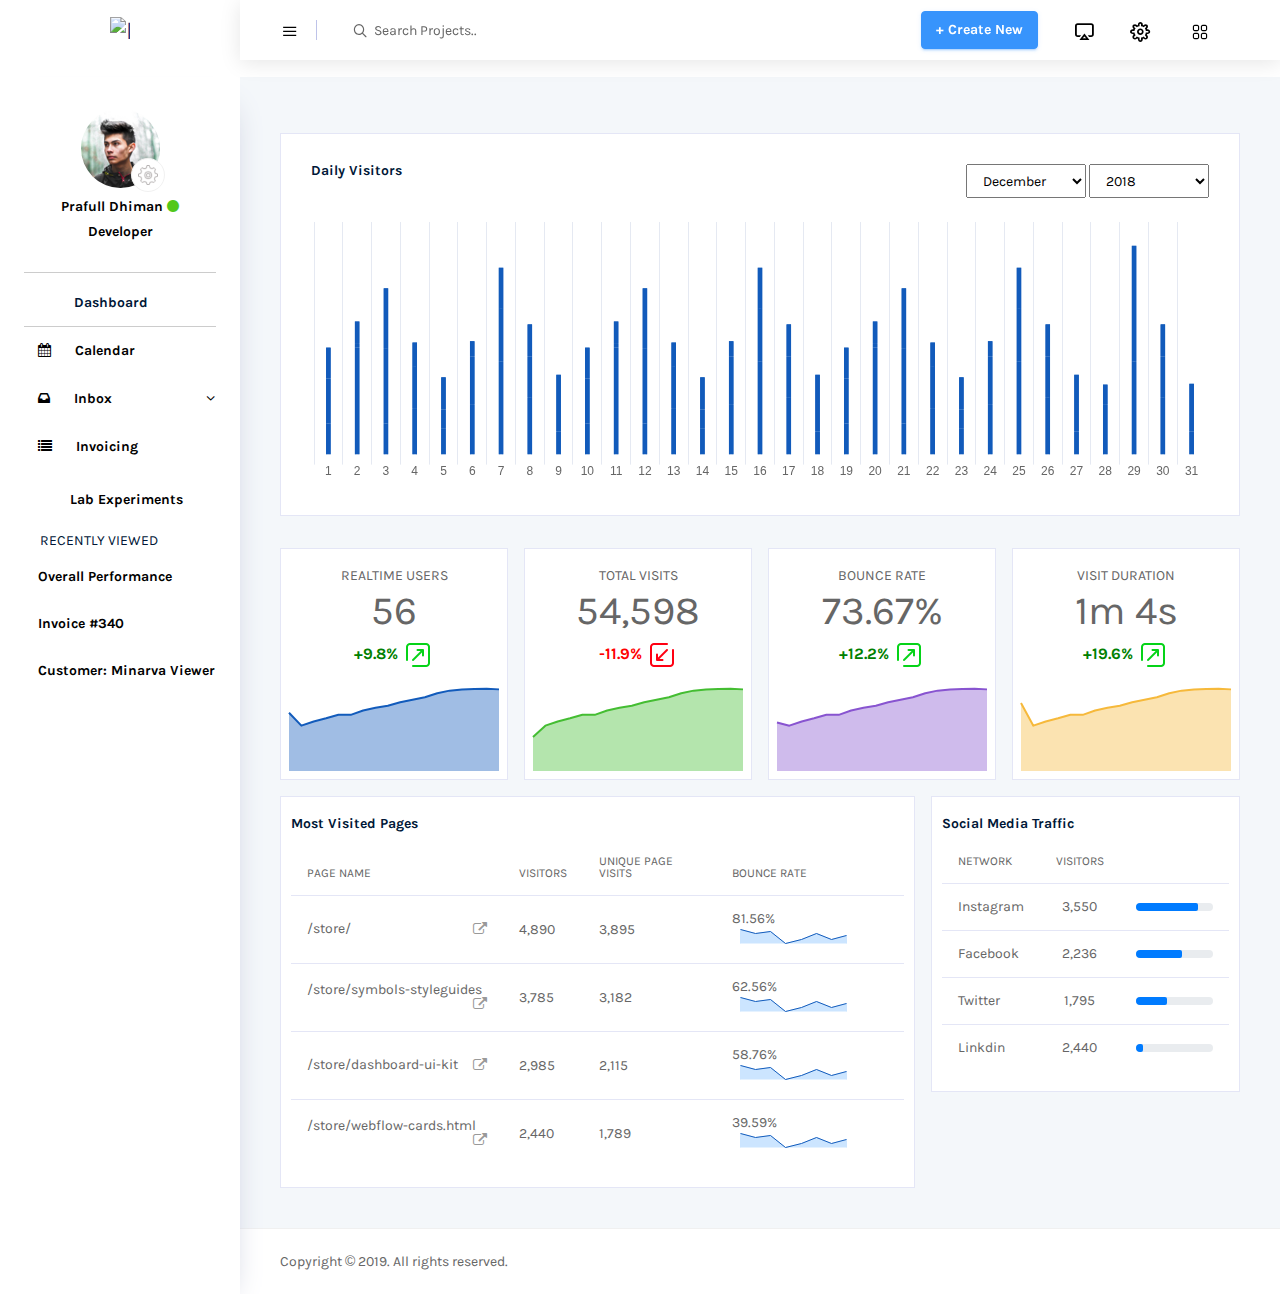
==== commit 274eee50: "Add files via upload" ====
--- a/index.html
+++ b/index.html
@@ -23,6 +23,8 @@
   <link rel="shortcut icon" href="images/favicon.png" />
   <link href="https://fonts.googleapis.com/css?family=Nunito:200,200i,300,300i,400,400i,600,600i,700,700i,800,800i,900,900i" rel="stylesheet">
   <style type="text/css">
+    .img{max-width: 10%;}
+    .recent{margin: 0 0 0 40px;}
     th{ font-size: 12px !important; }
     .link-text{ color: #999 }
     .box1{ padding: 20px 20px 0 20px }
@@ -39,6 +41,7 @@
     border-radius: 0;
 }
 .sidebar .nav .nav-item.active + .nav-item .nav-link{border-top:1px solid #ccc;}
+.sidebar .nav .nav-item .nav-link[aria-expanded="true"]{border-top:1px solid #ccc; border-radius:0 !important;}
 .positionabsolute img{ height: 20px !important; width: 20px !important; margin-bottom: 0 !important}
 .positionabsolute::after{ display: none !important; }
 .positionabsolute{ 
@@ -50,6 +53,13 @@
     border-radius: 100px;
     border:1px solid #f1f1f1; }
 
+    .navbar .navbar-brand-wrapper .navbar-brand img{ max-width:20px !important; }
+    #submenu-1{padding: 0 100px;}
+    .mydropdown li{padding:0.5rem 0 !important; }
+    .mydropdown li a{ color:#000 !important; text-decoration:none !important; }
+    .mydropdown li a:hover{ color:#666 !important; }
+    .sidebar .nav:not(.sub-menu) > .nav-item:hover > .nav-link{ color:#000 !important; }
+    .ml-70{ margin-left: 70px !important; }
     @media (max-width:767px)
     {
       .myselect {
@@ -66,8 +76,8 @@
     <!-- partial:partials/_navbar.html -->
     <nav class="navbar col-lg-12 col-12 p-0 fixed-top d-flex flex-row">
       <div class="text-center navbar-brand-wrapper d-flex align-items-center justify-content-center" style="background-color: #fff;">
-        <!-- <a class="navbar-brand brand-logo" href="index.html"><img src="images/logo.svg" alt="logo"/></a>
-        <a class="navbar-brand brand-logo-mini" href="index.html"><img src="images/logo-mini.svg" alt="logo"/></a> -->
+         <a class="navbar-brand brand-logo " href="index.html"><img src="images/home.png" alt="home"/></a>
+        <!--<a class="navbar-brand brand-logo-mini" href="index.html"><img src="images/home.png" alt="home"/></a>-->
       </div>
       <div class="navbar-menu-wrapper d-flex align-items-center justify-content-end">
         <button class="navbar-toggler navbar-toggler align-self-center" type="button" data-toggle="minimize">
@@ -201,11 +211,15 @@
               </ul>
             </div>
           </li>
-          <li class="nav-item">
-            <a class="nav-link" href="#">
-              <i class="fa fa-inbox "></i>
-              <span class="menu-title mx-4">Inbox</span>
-            </a>
+          <li class="nav-item dropdown"> 
+            
+             <a href="#" data-toggle="collapse" data-target="#submenu-1" class="nav-link"><i class="fa fa-inbox "></i>
+              <span class="menu-title mx-4">Inbox</span><i class="fa  fa-angle-down pull-right ml-70"></i></a>
+                    <ul id="submenu-1" class="collapse mydropdown">
+                        <li><a href="#">Messages</a></li>
+                        <li><a href="#">Sent</a></li>
+                        <li><a href="#">Trash</a></li>
+                    </ul>
           </li>
           <li class="nav-item">
             <a class="nav-link" href="#">
@@ -219,6 +233,12 @@
               <span class="menu-title mx-4">Lab Experiments</span>
             </a>
           </li>
+          <li class="recent nav-item">RECENTLY VIEWED</li>
+          <li class="nav-item"><a class="nav-link" href="#"><span class="menu-title ">Overall Performance</span><!--<span class="pull-right">
+              <img src="images/right-arrow.png">
+            </span> --></a></li>
+        <li class="nav-item"><a class="nav-link" href="#"><span class="menu-title">Invoice #340</span></a></li>
+        <li class="nav-item"><a class="nav-link" href="#"><span class="menu-title">Customer: Minarva Viewer</span></a></li>
           <!-- <li class="nav-item">
             <a class="nav-link" href="pages/icons/feather-icons.html">
               <i class="icon-help menu-icon"></i>
